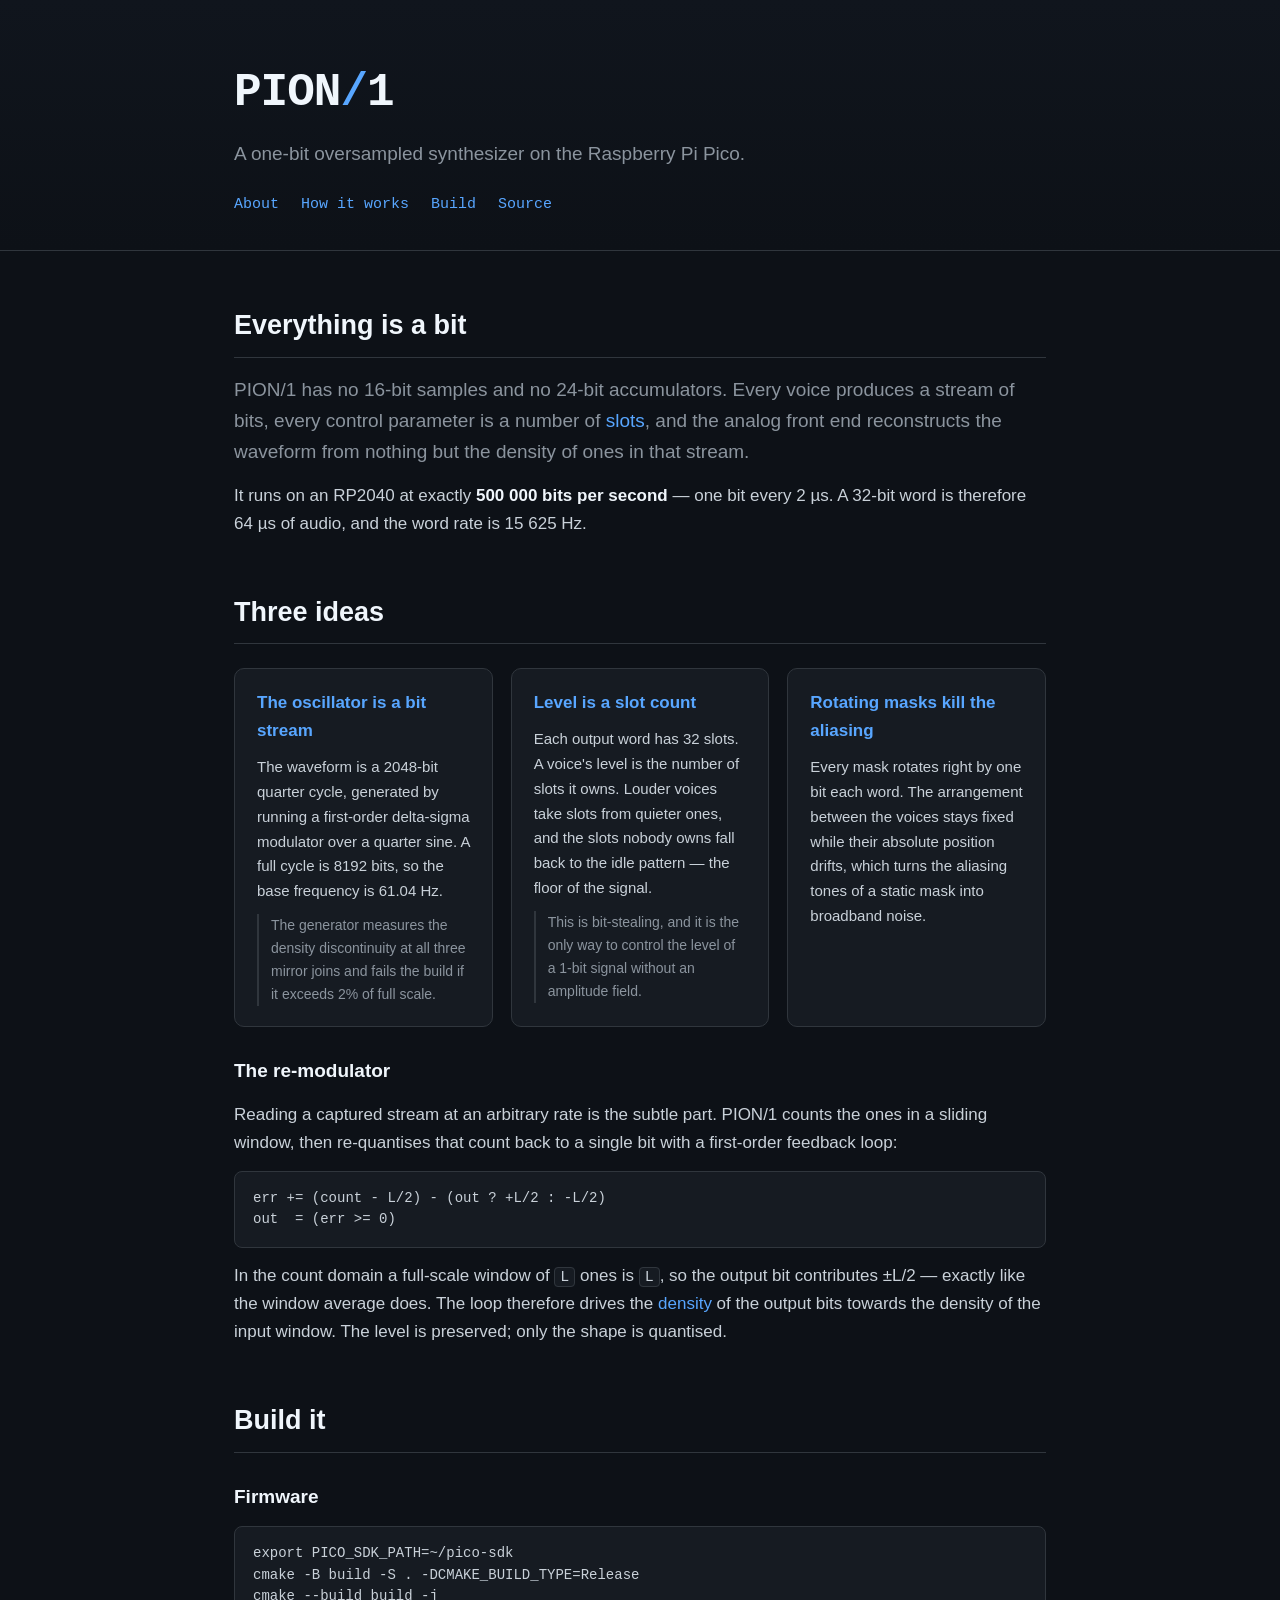
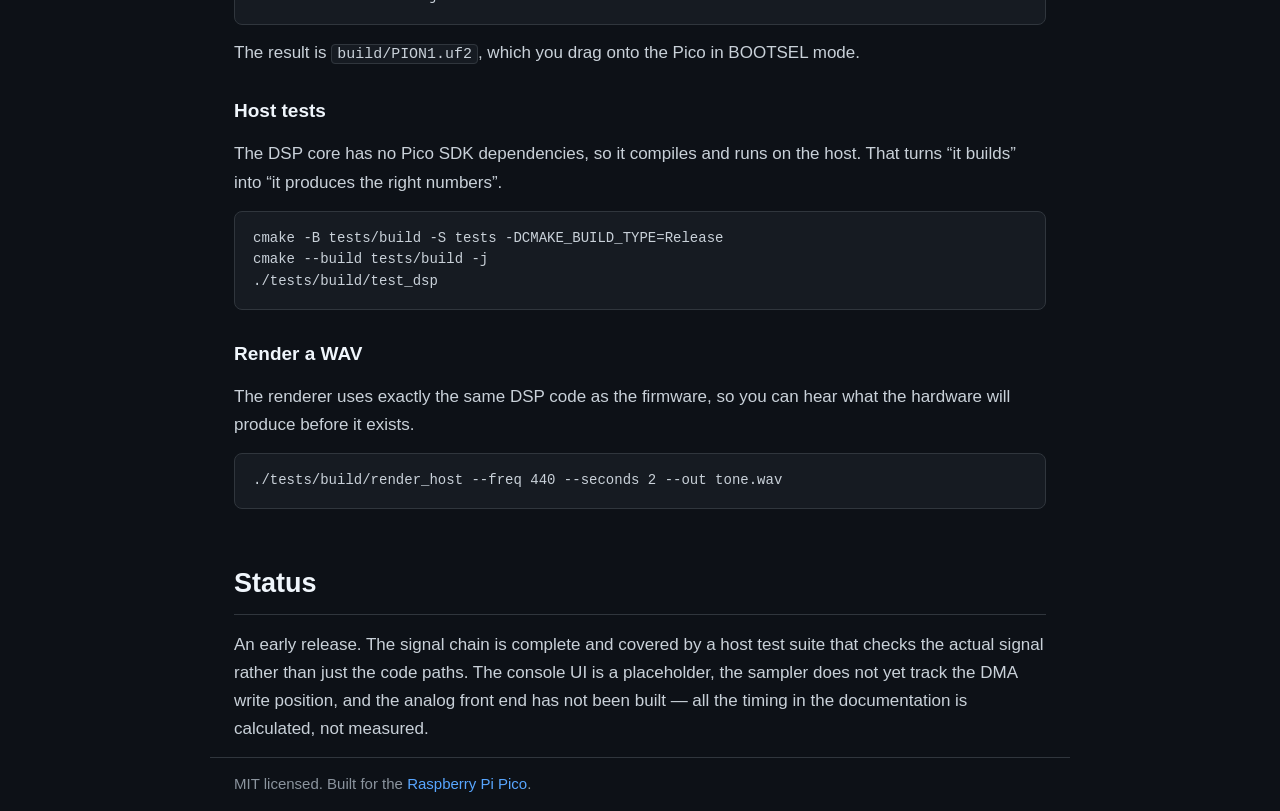
==== docs/site/index.html @ 17d1ca90 "Initial release: PION/1, a one-bit oversampled synthesizer for RP2040 PION/1 is a synthesizer that l" ====
<!DOCTYPE html>
<html lang="en">
<head>
<meta charset="utf-8">
<meta name="viewport" content="width=device-width, initial-scale=1">
<title>PION/1 — a one-bit oversampled synthesizer</title>
<meta name="description" content="PION/1 is a synthesizer that lives entirely in the 1-bit domain, running on the Raspberry Pi Pico at exactly 500 kHz.">
<link rel="stylesheet" href="assets/style.css">
</head>
<body>

<header>
  <div class="wrap">
    <h1 class="logo">PION<span class="slash">/</span>1</h1>
    <p class="tag">A one-bit oversampled synthesizer on the Raspberry Pi Pico.</p>
    <nav>
      <a href="#about">About</a>
      <a href="#how">How it works</a>
      <a href="#build">Build</a>
      <a href="https://github.com/bezko/1">Source</a>
    </nav>
  </div>
</header>

<main class="wrap">

<section id="about">
  <h2>Everything is a bit</h2>
  <p class="lead">
    PION/1 has no 16-bit samples and no 24-bit accumulators. Every voice
    produces a stream of bits, every control parameter is a number of
    <em>slots</em>, and the analog front end reconstructs the waveform from
    nothing but the density of ones in that stream.
  </p>
  <p>
    It runs on an RP2040 at exactly <strong>500 000 bits per second</strong> —
    one bit every 2&nbsp;µs. A 32-bit word is therefore 64&nbsp;µs of audio,
    and the word rate is 15&nbsp;625&nbsp;Hz.
  </p>
</section>

<section id="how">
  <h2>Three ideas</h2>

  <div class="cards">
    <div class="card">
      <h3>The oscillator is a bit stream</h3>
      <p>
        The waveform is a 2048-bit quarter cycle, generated by running a
        first-order delta-sigma modulator over a quarter sine. A full cycle
        is 8192 bits, so the base frequency is 61.04&nbsp;Hz.
      </p>
      <p class="note">
        The generator measures the density discontinuity at all three
        mirror joins and fails the build if it exceeds 2% of full scale.
      </p>
    </div>

    <div class="card">
      <h3>Level is a slot count</h3>
      <p>
        Each output word has 32 slots. A voice's level is the number of
        slots it owns. Louder voices take slots from quieter ones, and the
        slots nobody owns fall back to the idle pattern — the floor of the
        signal.
      </p>
      <p class="note">
        This is bit-stealing, and it is the only way to control the level
        of a 1-bit signal without an amplitude field.
      </p>
    </div>

    <div class="card">
      <h3>Rotating masks kill the aliasing</h3>
      <p>
        Every mask rotates right by one bit each word. The arrangement
        between the voices stays fixed while their absolute position
        drifts, which turns the aliasing tones of a static mask into
        broadband noise.
      </p>
    </div>
  </div>

  <h3>The re-modulator</h3>
  <p>
    Reading a captured stream at an arbitrary rate is the subtle part.
    PION/1 counts the ones in a sliding window, then re-quantises that
    count back to a single bit with a first-order feedback loop:
  </p>
  <pre><code>err += (count - L/2) - (out ? +L/2 : -L/2)
out  = (err &gt;= 0)</code></pre>
  <p>
    In the count domain a full-scale window of <code>L</code> ones is
    <code>L</code>, so the output bit contributes ±L/2 — exactly like the
    window average does. The loop therefore drives the <em>density</em> of
    the output bits towards the density of the input window. The level is
    preserved; only the shape is quantised.
  </p>
</section>

<section id="build">
  <h2>Build it</h2>

  <h3>Firmware</h3>
  <pre><code>export PICO_SDK_PATH=~/pico-sdk
cmake -B build -S . -DCMAKE_BUILD_TYPE=Release
cmake --build build -j</code></pre>
  <p>
    The result is <code>build/PION1.uf2</code>, which you drag onto the Pico
    in BOOTSEL mode.
  </p>

  <h3>Host tests</h3>
  <p>
    The DSP core has no Pico SDK dependencies, so it compiles and runs on
    the host. That turns &ldquo;it builds&rdquo; into &ldquo;it produces
    the right numbers&rdquo;.
  </p>
  <pre><code>cmake -B tests/build -S tests -DCMAKE_BUILD_TYPE=Release
cmake --build tests/build -j
./tests/build/test_dsp</code></pre>

  <h3>Render a WAV</h3>
  <p>
    The renderer uses exactly the same DSP code as the firmware, so you can
    hear what the hardware will produce before it exists.
  </p>
  <pre><code>./tests/build/render_host --freq 440 --seconds 2 --out tone.wav</code></pre>
</section>

<section id="status">
  <h2>Status</h2>
  <p>
    An early release. The signal chain is complete and covered by a host
    test suite that checks the actual signal rather than just the code
    paths. The console UI is a placeholder, the sampler does not yet track
    the DMA write position, and the analog front end has not been built —
    all the timing in the documentation is calculated, not measured.
  </p>
</section>

</main>

<footer class="wrap">
  <p>MIT licensed. Built for the <a href="https://www.raspberrypi.com/products/raspberry-pi-pico/">Raspberry Pi Pico</a>.</p>
</footer>

</body>
</html>
---- docs/site/assets/style.css ----
/* PION/1 -- GitHub Pages styling. */

:root {
    --bg: #0d1117;
    --panel: #161b22;
    --border: #30363d;
    --text: #c9d1d9;
    --muted: #8b949e;
    --accent: #58a6ff;
    --accent-dim: #1f6feb;
    --green: #3fb950;
    --mono: ui-monospace, SFMono-Regular, "SF Mono", Menlo, Consolas,
            "Liberation Mono", monospace;
}

* {
    box-sizing: border-box;
}

html {
    scroll-behavior: smooth;
}

body {
    margin: 0;
    background: var(--bg);
    color: var(--text);
    font-family: -apple-system, BlinkMacSystemFont, "Segoe UI", Helvetica,
                 Arial, sans-serif;
    line-height: 1.65;
    font-size: 17px;
}

.wrap {
    max-width: 860px;
    margin: 0 auto;
    padding: 0 24px;
}

/* ---------------------------------------------------------------- header */

header {
    border-bottom: 1px solid var(--border);
    background: linear-gradient(180deg, #10151d 0%, var(--bg) 100%);
    padding: 56px 0 32px;
    margin-bottom: 48px;
}

.logo {
    font-family: var(--mono);
    font-size: 46px;
    font-weight: 700;
    margin: 0;
    letter-spacing: -1px;
    color: #f0f6fc;
}

.slash {
    color: var(--accent);
}

.tag {
    font-size: 19px;
    color: var(--muted);
    margin: 6px 0 24px;
}

nav {
    display: flex;
    gap: 22px;
    flex-wrap: wrap;
}

nav a {
    color: var(--accent);
    text-decoration: none;
    font-size: 15px;
    font-family: var(--mono);
}

nav a:hover {
    text-decoration: underline;
}

/* ----------------------------------------------------------------- text */

h2 {
    font-size: 27px;
    margin: 52px 0 16px;
    padding-bottom: 9px;
    border-bottom: 1px solid var(--border);
    color: #f0f6fc;
}

h3 {
    font-size: 19px;
    margin: 28px 0 10px;
    color: #f0f6fc;
}

p {
    margin: 14px 0;
}

.lead {
    font-size: 19px;
    color: var(--muted);
}

strong {
    color: #f0f6fc;
}

em {
    color: var(--accent);
    font-style: normal;
}

code {
    font-family: var(--mono);
    font-size: 0.88em;
    background: var(--panel);
    border: 1px solid var(--border);
    border-radius: 4px;
    padding: 1px 5px;
}

pre {
    background: var(--panel);
    border: 1px solid var(--border);
    border-radius: 8px;
    padding: 16px 18px;
    overflow-x: auto;
    font-family: var(--mono);
    font-size: 14px;
    line-height: 1.55;
}

pre code {
    background: none;
    border: none;
    padding: 0;
    font-size: inherit;
}

/* ---------------------------------------------------------------- cards */

.cards {
    display: grid;
    grid-template-columns: repeat(auto-fit, minmax(250px, 1fr));
    gap: 18px;
    margin: 24px 0 8px;
}

.card {
    background: var(--panel);
    border: 1px solid var(--border);
    border-radius: 10px;
    padding: 20px 22px;
}

.card h3 {
    margin: 0 0 10px;
    font-size: 17px;
    color: var(--accent);
}

.card p {
    font-size: 15px;
    margin: 10px 0 0;
}

.note {
    color: var(--muted);
    font-size: 14px !important;
    border-left: 2px solid var(--border);
    padding-left: 12px;
}

/* --------------------------------------------------------------- footer */

footer {
    border-top: 1px solid var(--border);
    margin-top: 64px;
    padding: 28px 0 48px;
    color: var(--muted);
    font-size: 15px;
}

footer a {
    color: var(--accent);
    text-decoration: none;
}

footer a:hover {
    text-decoration: underline;
}

@media (max-width: 600px) {
    body {
        font-size: 16px;
    }

    .logo {
        font-size: 36px;
    }
}
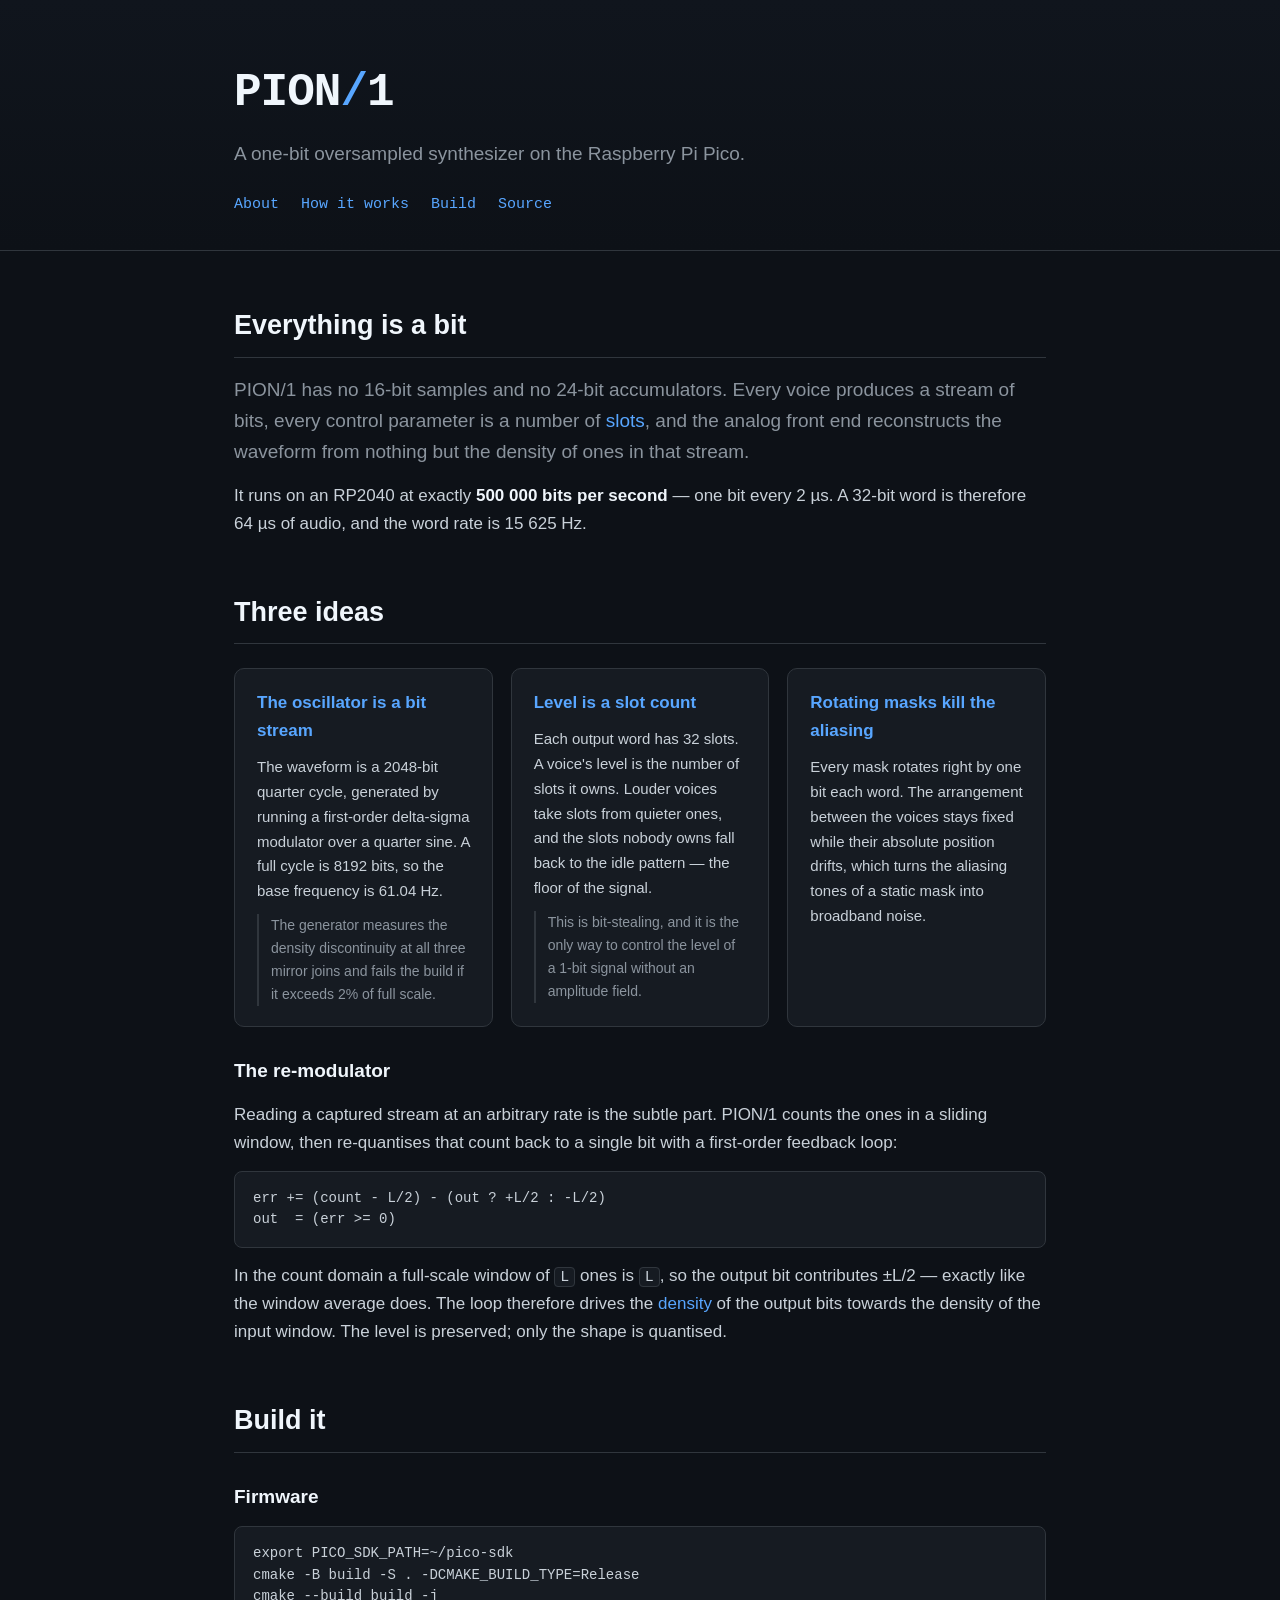
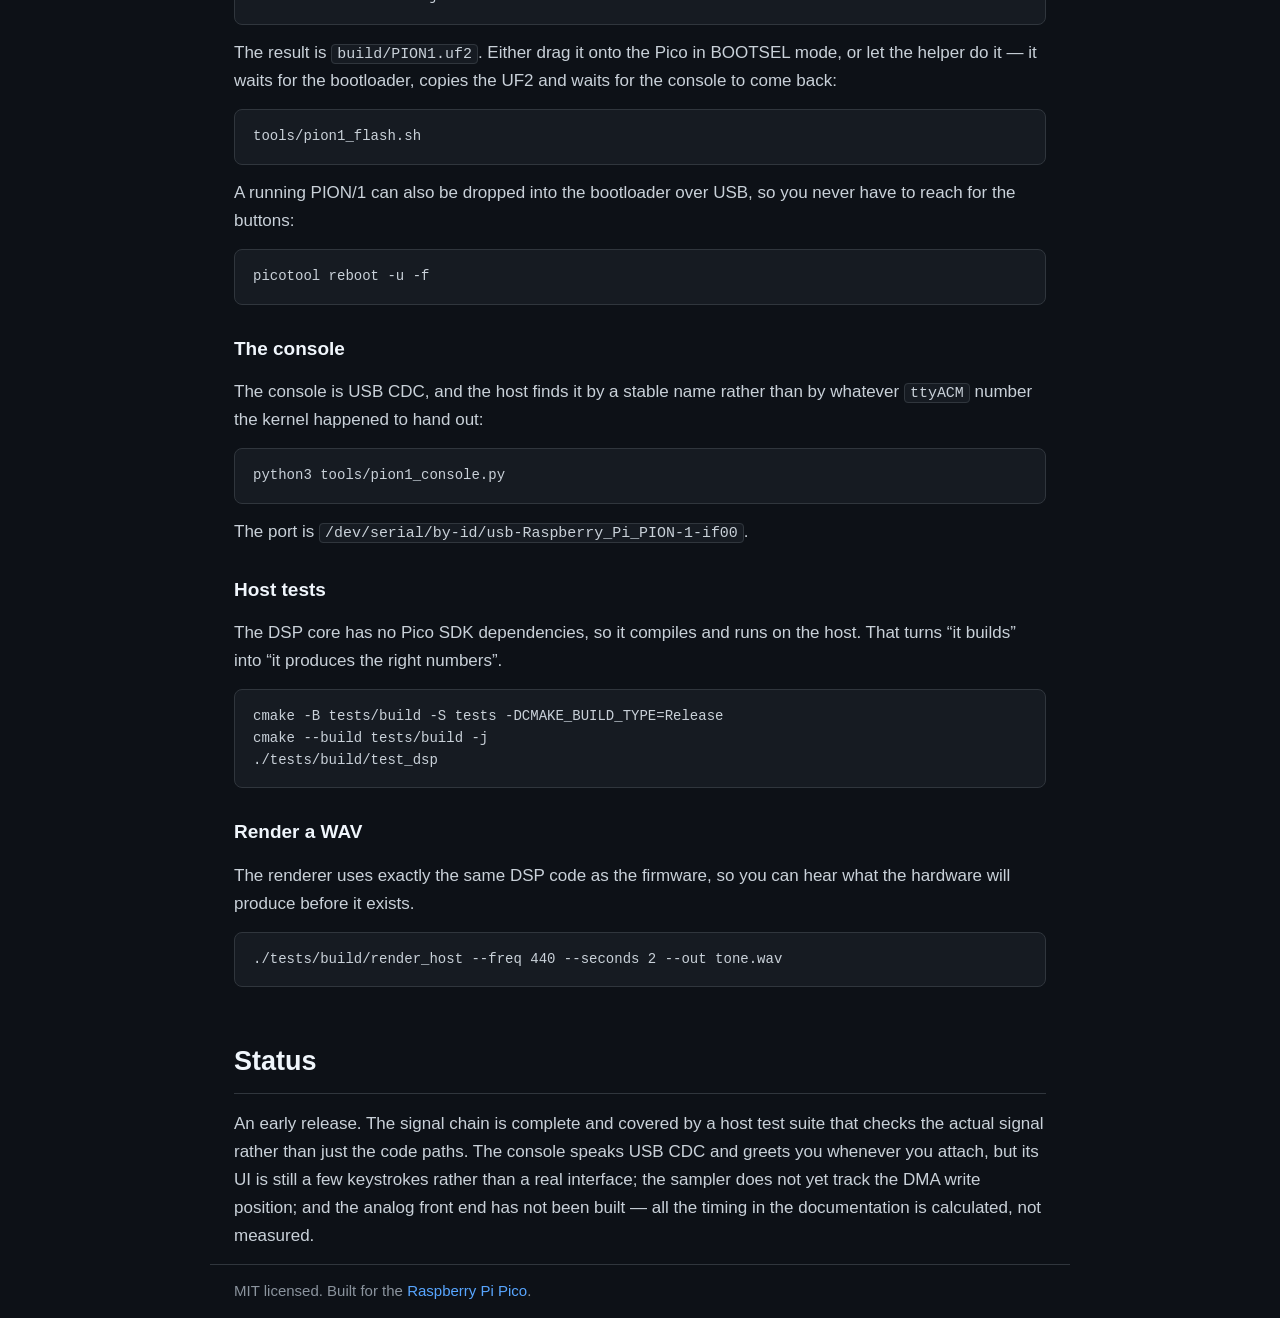
==== commit 5eba6bbe: "Serialise only the Pages deployments, and refresh the site content The concurrency group belonged on" ====
--- a/docs/site/index.html
+++ b/docs/site/index.html
@@ -5,6 +5,7 @@
 <meta name="viewport" content="width=device-width, initial-scale=1">
 <title>PION/1 — a one-bit oversampled synthesizer</title>
 <meta name="description" content="PION/1 is a synthesizer that lives entirely in the 1-bit domain, running on the Raspberry Pi Pico at exactly 500 kHz.">
+<link rel="icon" href="favicon.svg" type="image/svg+xml">
 <link rel="stylesheet" href="assets/style.css">
 </head>
 <body>
@@ -17,7 +18,7 @@
       <a href="#about">About</a>
       <a href="#how">How it works</a>
       <a href="#build">Build</a>
-      <a href="https://github.com/bezko/1">Source</a>
+      <a href="https://github.com/bezko/PION-1">Source</a>
     </nav>
   </div>
 </header>
@@ -106,8 +107,26 @@
 cmake -B build -S . -DCMAKE_BUILD_TYPE=Release
 cmake --build build -j</code></pre>
   <p>
-    The result is <code>build/PION1.uf2</code>, which you drag onto the Pico
-    in BOOTSEL mode.
+    The result is <code>build/PION1.uf2</code>. Either drag it onto the Pico
+    in BOOTSEL mode, or let the helper do it &mdash; it waits for the
+    bootloader, copies the UF2 and waits for the console to come back:
+  </p>
+  <pre><code>tools/pion1_flash.sh</code></pre>
+  <p>
+    A running PION/1 can also be dropped into the bootloader over USB, so
+    you never have to reach for the buttons:
+  </p>
+  <pre><code>picotool reboot -u -f</code></pre>
+
+  <h3>The console</h3>
+  <p>
+    The console is USB CDC, and the host finds it by a stable name rather
+    than by whatever <code>ttyACM</code> number the kernel happened to
+    hand out:
+  </p>
+  <pre><code>python3 tools/pion1_console.py</code></pre>
+  <p>
+    The port is <code>/dev/serial/by-id/usb-Raspberry_Pi_PION-1-if00</code>.
   </p>
 
   <h3>Host tests</h3>
@@ -133,9 +152,11 @@
   <p>
     An early release. The signal chain is complete and covered by a host
     test suite that checks the actual signal rather than just the code
-    paths. The console UI is a placeholder, the sampler does not yet track
-    the DMA write position, and the analog front end has not been built —
-    all the timing in the documentation is calculated, not measured.
+    paths. The console speaks USB CDC and greets you whenever you attach,
+    but its UI is still a few keystrokes rather than a real interface; the
+    sampler does not yet track the DMA write position; and the analog front
+    end has not been built &mdash; all the timing in the documentation is
+    calculated, not measured.
   </p>
 </section>
 
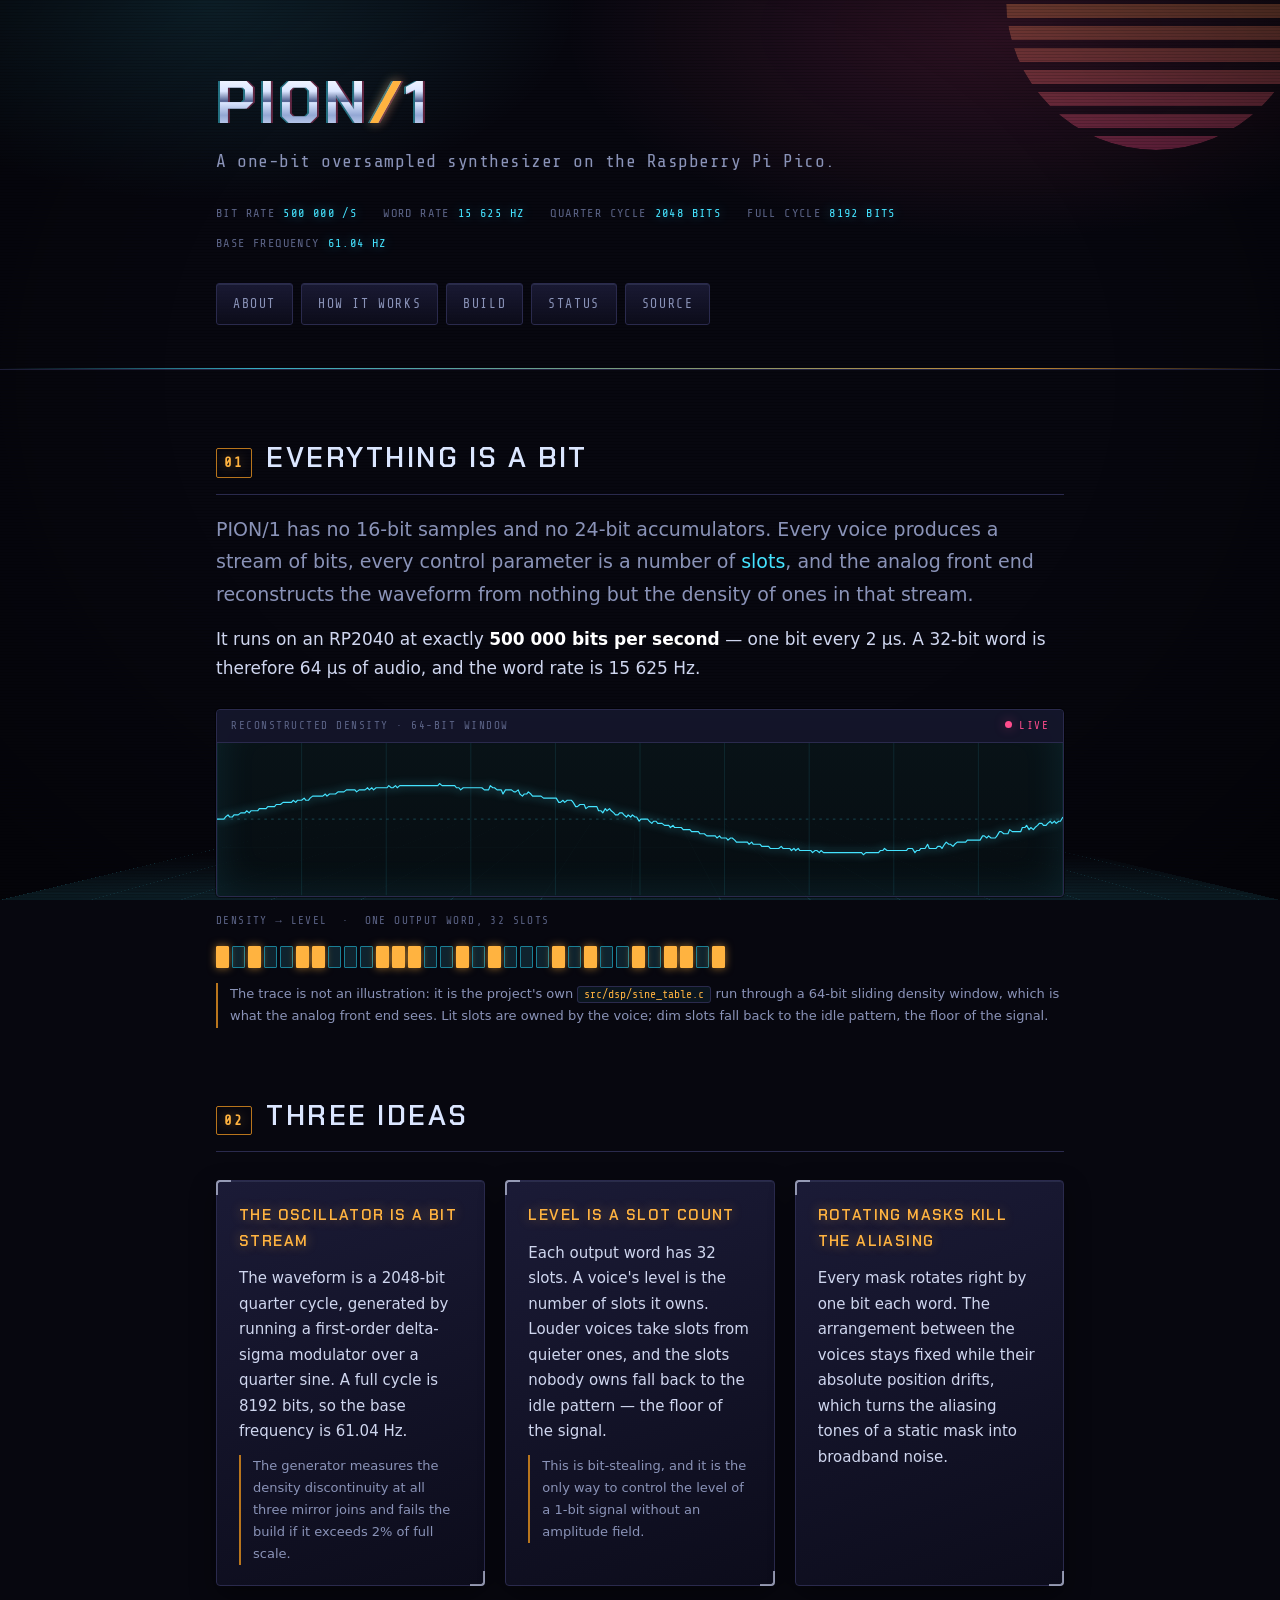
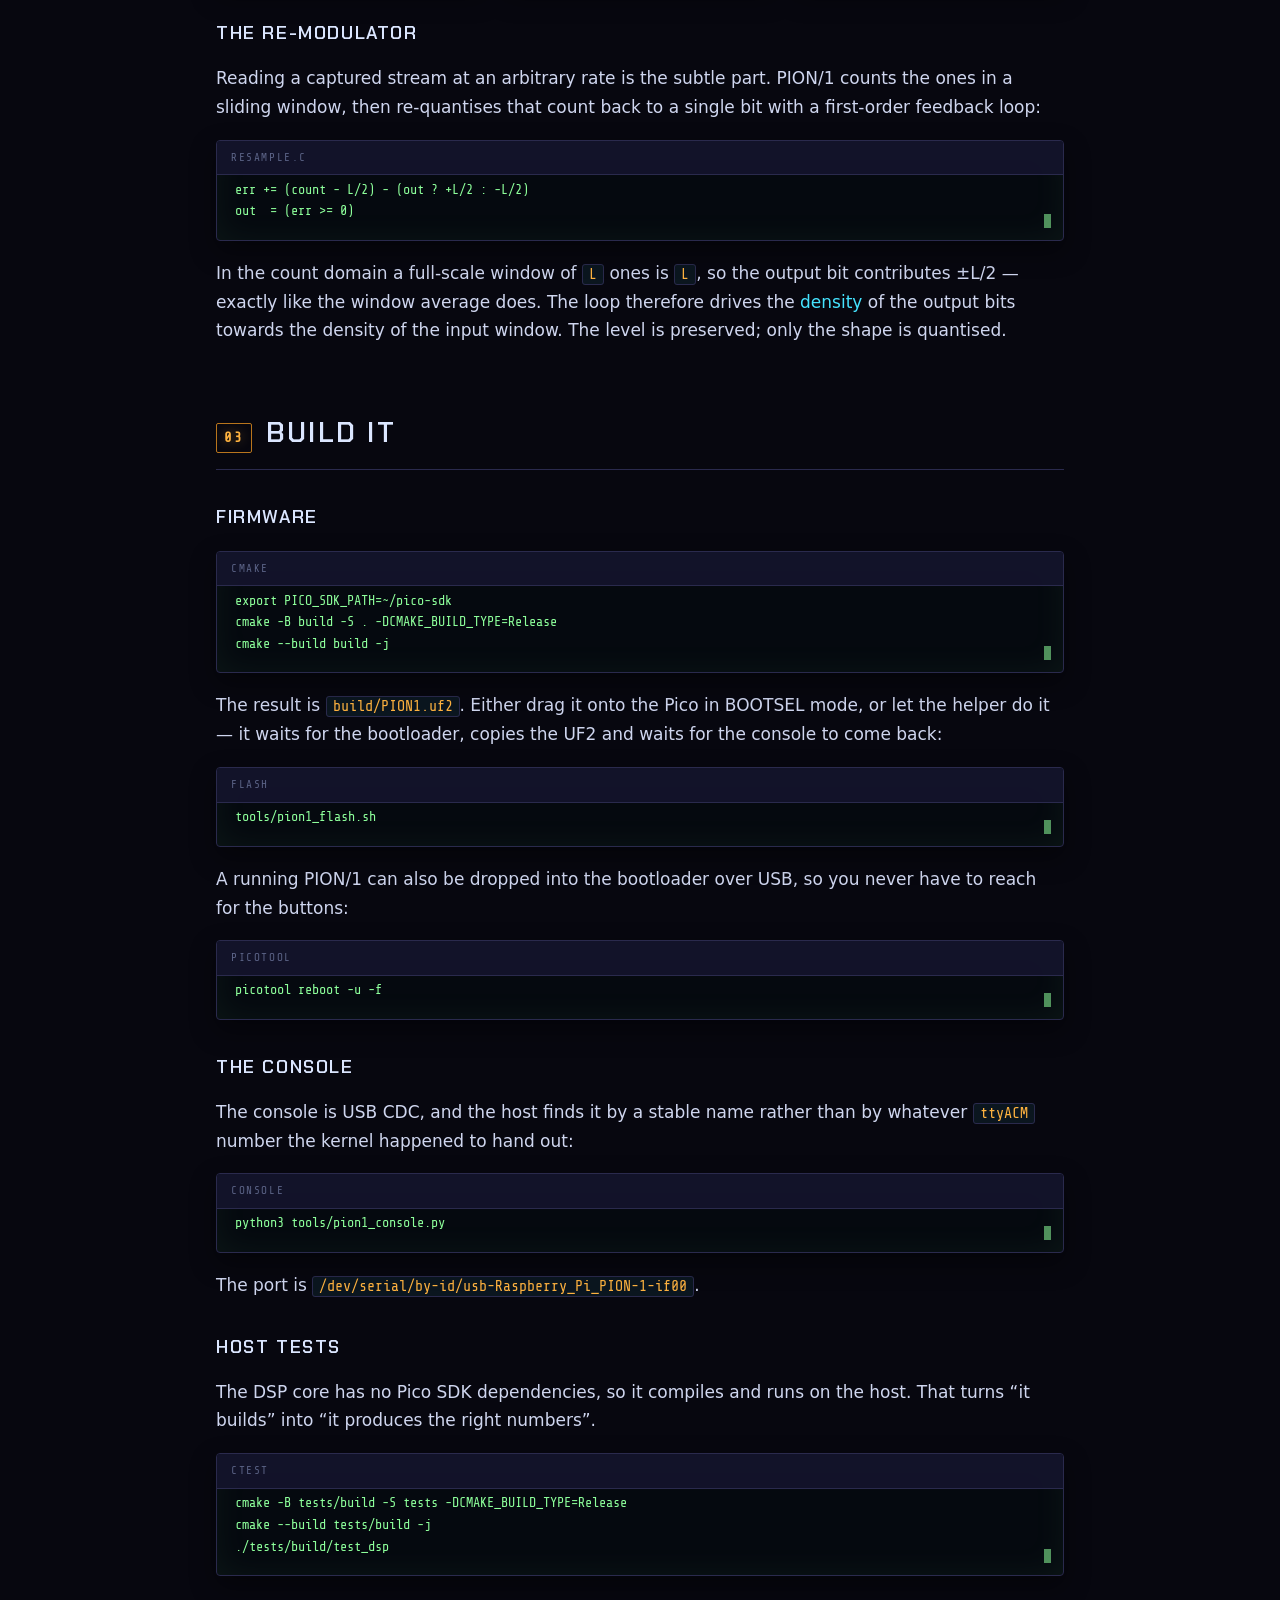
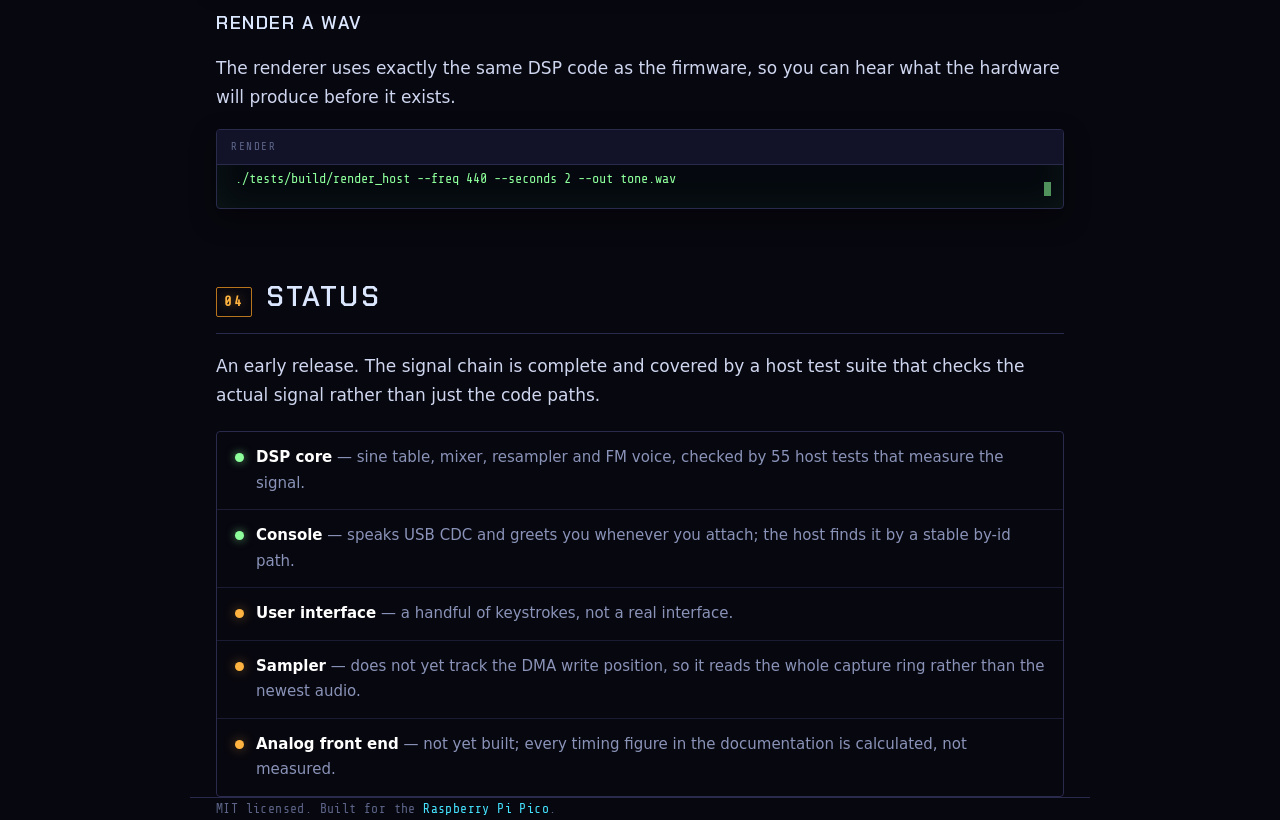
==== commit 92abb884: "Restyle the site as a retrofuturist instrument panel The old site was a generic dark GitHub theme.  " ====
--- a/docs/site/index.html
+++ b/docs/site/index.html
@@ -6,6 +6,9 @@
 <title>PION/1 — a one-bit oversampled synthesizer</title>
 <meta name="description" content="PION/1 is a synthesizer that lives entirely in the 1-bit domain, running on the Raspberry Pi Pico at exactly 500 kHz.">
 <link rel="icon" href="favicon.svg" type="image/svg+xml">
+<link rel="preconnect" href="https://fonts.googleapis.com">
+<link rel="preconnect" href="https://fonts.gstatic.com" crossorigin>
+<link rel="stylesheet" href="https://fonts.googleapis.com/css2?family=Chakra+Petch:wght@600;700&family=Share+Tech+Mono&display=swap">
 <link rel="stylesheet" href="assets/style.css">
 </head>
 <body>
@@ -14,10 +17,20 @@
   <div class="wrap">
     <h1 class="logo">PION<span class="slash">/</span>1</h1>
     <p class="tag">A one-bit oversampled synthesizer on the Raspberry Pi Pico.</p>
+
+    <ul class="readouts">
+      <li>Bit rate <b>500 000 /s</b></li>
+      <li>Word rate <b>15 625 Hz</b></li>
+      <li>Quarter cycle <b>2048 bits</b></li>
+      <li>Full cycle <b>8192 bits</b></li>
+      <li>Base frequency <b>61.04 Hz</b></li>
+    </ul>
+
     <nav>
       <a href="#about">About</a>
       <a href="#how">How it works</a>
       <a href="#build">Build</a>
+      <a href="#status">Status</a>
       <a href="https://github.com/bezko/PION-1">Source</a>
     </nav>
   </div>
@@ -26,7 +39,7 @@
 <main class="wrap">
 
 <section id="about">
-  <h2>Everything is a bit</h2>
+  <h2><span class="idx">01</span> Everything is a bit</h2>
   <p class="lead">
     PION/1 has no 16-bit samples and no 24-bit accumulators. Every voice
     produces a stream of bits, every control parameter is a number of
@@ -38,10 +51,45 @@
     one bit every 2&nbsp;µs. A 32-bit word is therefore 64&nbsp;µs of audio,
     and the word rate is 15&nbsp;625&nbsp;Hz.
   </p>
+
+  <div class="scope">
+    <div class="scope-bar">
+      <span>Reconstructed density &middot; 64-bit window</span>
+      <span class="rec">Live</span>
+    </div>
+    <svg viewBox="0 0 1000 180" role="img"
+         aria-label="The reconstructed waveform: the one-bit quarter-sine table run through a sliding 64-bit density window, showing exactly one full cycle.">
+      <g class="grid">
+        <line x1="0"    y1="0" x2="0"    y2="180"></line>
+        <line x1="100"  y1="0" x2="100"  y2="180"></line>
+        <line x1="200"  y1="0" x2="200"  y2="180"></line>
+        <line x1="300"  y1="0" x2="300"  y2="180"></line>
+        <line x1="400"  y1="0" x2="400"  y2="180"></line>
+        <line x1="500"  y1="0" x2="500"  y2="180"></line>
+        <line x1="600"  y1="0" x2="600"  y2="180"></line>
+        <line x1="700"  y1="0" x2="700"  y2="180"></line>
+        <line x1="800"  y1="0" x2="800"  y2="180"></line>
+        <line x1="900"  y1="0" x2="900"  y2="180"></line>
+        <line x1="1000" y1="0" x2="1000" y2="180"></line>
+      </g>
+      <line class="axis" x1="0" y1="90" x2="1000" y2="90"></line>
+      <path class="trace" d="M0,90.0 L3,90.0 L5,90.0 L8,90.0 L10,87.5 L13,85.0 L15,87.5 L18,87.5 L20,85.0 L23,85.0 L25,85.0 L28,82.6 L30,82.6 L33,82.6 L35,80.1 L38,82.6 L40,80.1 L43,80.1 L45,80.1 L48,80.1 L50,77.6 L53,77.6 L55,77.6 L58,77.6 L60,75.2 L63,75.2 L65,75.2 L68,75.2 L70,72.7 L73,72.7 L75,72.7 L78,70.2 L80,70.2 L83,70.2 L85,70.2 L88,70.2 L90,67.7 L93,70.2 L95,67.7 L98,67.7 L100,67.7 L103,65.2 L105,67.7 L108,67.7 L110,65.2 L113,62.8 L115,62.8 L118,62.8 L120,62.8 L123,62.8 L125,62.8 L128,60.3 L130,62.8 L133,60.3 L135,60.3 L138,60.3 L140,60.3 L143,57.8 L145,57.8 L148,57.8 L150,57.8 L153,55.4 L155,55.4 L158,55.4 L160,55.4 L163,55.4 L165,57.8 L168,55.4 L170,55.4 L173,55.4 L175,55.4 L178,52.9 L180,55.4 L183,52.9 L185,55.4 L188,52.9 L190,52.9 L193,52.9 L195,52.9 L198,52.9 L201,52.9 L203,50.4 L206,52.9 L208,52.9 L211,50.4 L213,52.9 L216,50.4 L218,50.4 L221,50.4 L223,50.4 L226,50.4 L228,50.4 L231,50.4 L233,50.4 L236,50.4 L238,50.4 L241,50.4 L243,50.4 L246,50.4 L248,50.4 L251,50.4 L253,50.4 L256,50.4 L258,50.4 L261,50.4 L263,47.9 L266,50.4 L268,50.4 L271,50.4 L273,50.4 L276,50.4 L278,50.4 L281,50.4 L283,52.9 L286,52.9 L288,55.4 L291,52.9 L293,52.9 L296,52.9 L298,52.9 L301,52.9 L303,52.9 L306,52.9 L308,52.9 L311,52.9 L313,52.9 L316,55.4 L318,55.4 L321,55.4 L323,50.4 L326,52.9 L328,52.9 L331,55.4 L333,55.4 L336,55.4 L338,60.3 L341,55.4 L343,55.4 L346,55.4 L348,55.4 L351,57.8 L353,57.8 L356,55.4 L358,60.3 L361,62.8 L363,60.3 L366,60.3 L368,57.8 L371,60.3 L373,62.8 L376,62.8 L378,62.8 L381,62.8 L383,62.8 L386,65.2 L388,65.2 L391,65.2 L393,65.2 L396,65.2 L398,65.2 L401,65.2 L404,70.2 L406,70.2 L409,67.7 L411,70.2 L414,67.7 L416,67.7 L419,67.7 L421,70.2 L424,75.2 L426,75.2 L429,72.7 L431,72.7 L434,72.7 L436,77.6 L439,75.2 L441,75.2 L444,75.2 L446,75.2 L449,75.2 L451,80.1 L454,80.1 L456,82.6 L459,77.6 L461,80.1 L464,77.6 L466,80.1 L469,82.6 L471,85.0 L474,85.0 L476,82.6 L479,82.6 L481,85.0 L484,87.5 L486,85.0 L489,87.5 L491,85.0 L494,87.5 L496,87.5 L499,92.5 L501,90.0 L504,90.0 L506,90.0 L509,90.0 L511,92.5 L514,95.0 L516,92.5 L519,92.5 L521,95.0 L524,95.0 L526,95.0 L529,97.4 L531,97.4 L534,97.4 L536,99.9 L539,97.4 L541,99.9 L544,99.9 L546,99.9 L549,99.9 L551,102.4 L554,102.4 L556,102.4 L559,102.4 L561,104.8 L564,104.8 L566,104.8 L569,104.8 L571,107.3 L574,107.3 L576,107.3 L579,109.8 L581,109.8 L584,109.8 L586,109.8 L589,109.8 L591,112.3 L594,109.8 L596,112.3 L599,112.3 L602,112.3 L604,114.8 L607,112.3 L609,112.3 L612,114.8 L614,117.2 L617,117.2 L619,117.2 L622,117.2 L624,117.2 L627,117.2 L629,119.7 L632,117.2 L634,119.7 L637,119.7 L639,119.7 L642,119.7 L644,122.2 L647,122.2 L649,122.2 L652,122.2 L654,124.7 L657,124.7 L659,124.7 L662,124.7 L664,124.7 L667,122.2 L669,124.7 L672,124.7 L674,124.7 L677,124.7 L679,127.1 L682,124.7 L684,127.1 L687,124.7 L689,127.1 L692,127.1 L694,127.1 L697,127.1 L699,127.1 L702,127.1 L704,129.6 L707,127.1 L709,127.1 L712,129.6 L714,127.1 L717,129.6 L719,129.6 L722,129.6 L724,129.6 L727,129.6 L729,129.6 L732,129.6 L734,129.6 L737,129.6 L739,129.6 L742,129.6 L744,129.6 L747,129.6 L749,129.6 L752,129.6 L754,129.6 L757,129.6 L759,129.6 L762,129.6 L764,132.1 L767,129.6 L769,129.6 L772,129.6 L774,129.6 L777,129.6 L779,129.6 L782,129.6 L784,127.1 L787,127.1 L789,124.7 L792,127.1 L794,127.1 L797,127.1 L799,127.1 L802,127.1 L805,127.1 L807,127.1 L810,127.1 L812,127.1 L815,127.1 L817,124.7 L820,124.7 L822,124.7 L825,129.6 L827,127.1 L830,127.1 L832,124.7 L835,124.7 L837,124.7 L840,119.7 L842,124.7 L845,124.7 L847,124.7 L850,124.7 L852,122.2 L855,122.2 L857,124.7 L860,119.7 L862,117.2 L865,119.7 L867,119.7 L870,122.2 L872,119.7 L875,117.2 L877,117.2 L880,117.2 L882,117.2 L885,117.2 L887,114.8 L890,114.8 L892,114.8 L895,114.8 L897,114.8 L900,114.8 L902,114.8 L905,109.8 L907,109.8 L910,112.3 L912,109.8 L915,112.3 L917,112.3 L920,112.3 L922,109.8 L925,104.8 L927,104.8 L930,107.3 L932,107.3 L935,107.3 L937,102.4 L940,104.8 L942,104.8 L945,104.8 L947,104.8 L950,104.8 L952,99.9 L955,99.9 L957,97.4 L960,102.4 L962,99.9 L965,102.4 L967,99.9 L970,97.4 L972,95.0 L975,95.0 L977,97.4 L980,97.4 L982,95.0 L985,92.5 L987,95.0 L990,92.5 L992,95.0 L995,92.5 L997,92.5 L1000,87.5"></path>
+    </svg>
+  </div>
+
+  <p class="slots-caption">Density &rarr; level &nbsp;&middot;&nbsp; one output word, 32 slots</p>
+  <div class="slots"><i class="on"></i><i class="idle"></i><i class="on"></i><i class="idle"></i><i class="idle"></i><i class="on"></i><i class="on"></i><i class="idle"></i><i class="idle"></i><i class="idle"></i><i class="on"></i><i class="on"></i><i class="on"></i><i class="idle"></i><i class="idle"></i><i class="on"></i><i class="idle"></i><i class="on"></i><i class="idle"></i><i class="idle"></i><i class="idle"></i><i class="on"></i><i class="idle"></i><i class="on"></i><i class="idle"></i><i class="idle"></i><i class="on"></i><i class="idle"></i><i class="on"></i><i class="on"></i><i class="idle"></i><i class="on"></i></div>
+  <p class="note">
+    The trace is not an illustration: it is the project's own
+    <code>src/dsp/sine_table.c</code> run through a 64-bit sliding density
+    window, which is what the analog front end sees. Lit slots are owned by
+    the voice; dim slots fall back to the idle pattern, the floor of the
+    signal.
+  </p>
 </section>
 
 <section id="how">
-  <h2>Three ideas</h2>
+  <h2><span class="idx">02</span> Three ideas</h2>
 
   <div class="cards">
     <div class="card">
@@ -88,7 +136,7 @@
     PION/1 counts the ones in a sliding window, then re-quantises that
     count back to a single bit with a first-order feedback loop:
   </p>
-  <pre><code>err += (count - L/2) - (out ? +L/2 : -L/2)
+  <pre data-label="resample.c"><code>err += (count - L/2) - (out ? +L/2 : -L/2)
 out  = (err &gt;= 0)</code></pre>
   <p>
     In the count domain a full-scale window of <code>L</code> ones is
@@ -100,23 +148,23 @@
 </section>
 
 <section id="build">
-  <h2>Build it</h2>
+  <h2><span class="idx">03</span> Build it</h2>
 
   <h3>Firmware</h3>
-  <pre><code>export PICO_SDK_PATH=~/pico-sdk
+  <pre data-label="cmake"><code>export PICO_SDK_PATH=~/pico-sdk
 cmake -B build -S . -DCMAKE_BUILD_TYPE=Release
 cmake --build build -j</code></pre>
   <p>
     The result is <code>build/PION1.uf2</code>. Either drag it onto the Pico
-    in BOOTSEL mode, or let the helper do it &mdash; it waits for the
+    in BOOTSEL mode, or let the helper do it — it waits for the
     bootloader, copies the UF2 and waits for the console to come back:
   </p>
-  <pre><code>tools/pion1_flash.sh</code></pre>
+  <pre data-label="flash"><code>tools/pion1_flash.sh</code></pre>
   <p>
     A running PION/1 can also be dropped into the bootloader over USB, so
     you never have to reach for the buttons:
   </p>
-  <pre><code>picotool reboot -u -f</code></pre>
+  <pre data-label="picotool"><code>picotool reboot -u -f</code></pre>
 
   <h3>The console</h3>
   <p>
@@ -124,7 +172,7 @@
     than by whatever <code>ttyACM</code> number the kernel happened to
     hand out:
   </p>
-  <pre><code>python3 tools/pion1_console.py</code></pre>
+  <pre data-label="console"><code>python3 tools/pion1_console.py</code></pre>
   <p>
     The port is <code>/dev/serial/by-id/usb-Raspberry_Pi_PION-1-if00</code>.
   </p>
@@ -135,7 +183,7 @@
     the host. That turns &ldquo;it builds&rdquo; into &ldquo;it produces
     the right numbers&rdquo;.
   </p>
-  <pre><code>cmake -B tests/build -S tests -DCMAKE_BUILD_TYPE=Release
+  <pre data-label="ctest"><code>cmake -B tests/build -S tests -DCMAKE_BUILD_TYPE=Release
 cmake --build tests/build -j
 ./tests/build/test_dsp</code></pre>
 
@@ -144,20 +192,39 @@
     The renderer uses exactly the same DSP code as the firmware, so you can
     hear what the hardware will produce before it exists.
   </p>
-  <pre><code>./tests/build/render_host --freq 440 --seconds 2 --out tone.wav</code></pre>
+  <pre data-label="render"><code>./tests/build/render_host --freq 440 --seconds 2 --out tone.wav</code></pre>
 </section>
 
 <section id="status">
-  <h2>Status</h2>
+  <h2><span class="idx">04</span> Status</h2>
   <p>
     An early release. The signal chain is complete and covered by a host
     test suite that checks the actual signal rather than just the code
-    paths. The console speaks USB CDC and greets you whenever you attach,
-    but its UI is still a few keystrokes rather than a real interface; the
-    sampler does not yet track the DMA write position; and the analog front
-    end has not been built &mdash; all the timing in the documentation is
-    calculated, not measured.
-  </p>
+    paths.
+  </p>
+
+  <ul class="readout">
+    <li class="ok">
+      <span><b>DSP core</b> — sine table, mixer, resampler and FM voice,
+      checked by 55 host tests that measure the signal.</span>
+    </li>
+    <li class="ok">
+      <span><b>Console</b> — speaks USB CDC and greets you whenever you
+      attach; the host finds it by a stable by-id path.</span>
+    </li>
+    <li>
+      <span><b>User interface</b> — a handful of keystrokes, not a real
+      interface.</span>
+    </li>
+    <li>
+      <span><b>Sampler</b> — does not yet track the DMA write position, so
+      it reads the whole capture ring rather than the newest audio.</span>
+    </li>
+    <li>
+      <span><b>Analog front end</b> — not yet built; every timing figure in
+      the documentation is calculated, not measured.</span>
+    </li>
+  </ul>
 </section>
 
 </main>
--- a/docs/site/assets/style.css
+++ b/docs/site/assets/style.css
@@ -1,16 +1,52 @@
-/* PION/1 -- GitHub Pages styling. */
+/* ==========================================================================
+   PION/1 -- retrofuturist stylesheet
+   --------------------------------------------------------------------------
+   The visual language borrows from the era PION/1 imagines itself in:
+   space-age optimism, brass-and-chrome instrument panels, phosphor
+   terminals and a grid running to a horizon.  But every decorative
+   element is drawn from the project itself -- the scope trace is the
+   actual reconstructed waveform, the slot strips are real 32-bit mixer
+   words, and the readouts are the real numbers the firmware uses.
+   ========================================================================== */
+
+/* ------------------------------------------------------------- tokens --- */
 
 :root {
-    --bg: #0d1117;
-    --panel: #161b22;
-    --border: #30363d;
-    --text: #c9d1d9;
-    --muted: #8b949e;
-    --accent: #58a6ff;
-    --accent-dim: #1f6feb;
-    --green: #3fb950;
-    --mono: ui-monospace, SFMono-Regular, "SF Mono", Menlo, Consolas,
-            "Liberation Mono", monospace;
+    /* Deep space. */
+    --void: #07070f;
+    --deep: #0d0d1c;
+    --panel: #14142b;
+    --panel-hi: #1d1d3a;
+    --rule: #2a2a4d;
+
+    /* Chrome, for the wordmark and the headline metal. */
+    --chrome-0: #ffffff;
+    --chrome-1: #dbe6ff;
+    --chrome-2: #93a7d4;
+    --chrome-3: #4c5c8c;
+
+    /* Phosphor accents. */
+    --amber: #ffb340;
+    --amber-dim: #b8751d;
+    --cyan: #45e3ff;
+    --cyan-dim: #1a7f95;
+    --magenta: #ff4d8d;
+    --lime: #8dff9b;
+
+    --text: #cfd6ef;
+    --muted: #8a93b8;
+    --faint: #5b6386;
+
+    --font-display: "Chakra Petch", "Eurostile", "Bank Gothic",
+                    system-ui, sans-serif;
+    --font-mono: "Share Tech Mono", ui-monospace, SFMono-Regular, Menlo,
+                 Consolas, "Liberation Mono", monospace;
+    --font-body: system-ui, -apple-system, "Segoe UI", Helvetica, Arial,
+                 sans-serif;
+
+    --glow-cyan: 0 0 12px rgba(69, 227, 255, 0.45);
+    --glow-amber: 0 0 12px rgba(255, 179, 64, 0.45);
+    --glow-magenta: 0 0 12px rgba(255, 77, 141, 0.4);
 }
 
 * {
@@ -23,117 +59,571 @@
 
 body {
     margin: 0;
-    background: var(--bg);
+    background: var(--void);
     color: var(--text);
-    font-family: -apple-system, BlinkMacSystemFont, "Segoe UI", Helvetica,
-                 Arial, sans-serif;
-    line-height: 1.65;
+    font-family: var(--font-body);
     font-size: 17px;
+    line-height: 1.7;
+    overflow-x: hidden;
+}
+
+/* ------------------------------------------------- background: the grid --- */
+/* A perspective grid running to a horizon, drawn with repeating
+   gradients and squashed with a 3D transform.  It sits behind everything
+   and never intercepts the pointer. */
+
+body::before {
+    content: "";
+    position: fixed;
+    inset: 0;
+    z-index: 0;
+    pointer-events: none;
+    background:
+        linear-gradient(to bottom,
+                        transparent 0%,
+                        transparent 58%,
+                        rgba(69, 227, 255, 0.06) 78%,
+                        rgba(69, 227, 255, 0.16) 100%),
+        repeating-linear-gradient(to right,
+                        rgba(69, 227, 255, 0.22) 0 1px,
+                        transparent 1px 90px),
+        repeating-linear-gradient(to bottom,
+                        rgba(69, 227, 255, 0.18) 0 1px,
+                        transparent 1px 90px);
+    background-position: center bottom, center bottom, center bottom;
+    background-size: 100% 42vh, 100% 42vh, 100% 42vh;
+    background-repeat: no-repeat;
+    transform: perspective(340px) rotateX(66deg);
+    transform-origin: center bottom;
+    mask-image: linear-gradient(to bottom, transparent 0%, #000 40%);
+    -webkit-mask-image: linear-gradient(to bottom, transparent 0%, #000 40%);
+}
+
+/* Scanlines and a soft vignette -- the CRT that the whole thing is
+   displayed on. */
+
+body::after {
+    content: "";
+    position: fixed;
+    inset: 0;
+    z-index: 1;
+    pointer-events: none;
+    background:
+        repeating-linear-gradient(to bottom,
+                        rgba(0, 0, 0, 0.22) 0 1px,
+                        transparent 1px 3px),
+        radial-gradient(ellipse at 50% 42%,
+                        transparent 52%,
+                        rgba(0, 0, 0, 0.55) 100%);
+    opacity: 0.75;
 }
 
 .wrap {
-    max-width: 860px;
+    max-width: 900px;
     margin: 0 auto;
-    padding: 0 24px;
-}
-
-/* ---------------------------------------------------------------- header */
+    padding: 0 26px;
+    position: relative;
+    z-index: 2;
+}
+
+main,
+footer {
+    position: relative;
+    z-index: 2;
+}
+
+/* -------------------------------------------------------------- header --- */
 
 header {
-    border-bottom: 1px solid var(--border);
-    background: linear-gradient(180deg, #10151d 0%, var(--bg) 100%);
-    padding: 56px 0 32px;
-    margin-bottom: 48px;
-}
+    position: relative;
+    padding: 72px 0 44px;
+    margin-bottom: 54px;
+    border-bottom: 1px solid var(--rule);
+    background:
+        radial-gradient(ellipse 620px 300px at 78% 8%,
+                        rgba(255, 77, 141, 0.16), transparent 70%),
+        radial-gradient(ellipse 520px 280px at 16% 0%,
+                        rgba(69, 227, 255, 0.13), transparent 72%);
+    overflow: hidden;
+}
+
+/* The space-age sun: a disc banded by horizontal slits, setting behind
+   the horizon grid. */
+
+header::before {
+    content: "";
+    position: absolute;
+    top: -150px;
+    right: -2%;
+    width: 300px;
+    height: 300px;
+    border-radius: 50%;
+    background:
+        linear-gradient(to bottom,
+                        #ffd76a 0%,
+                        #ff9d4d 45%,
+                        #ff4d8d 100%);
+    -webkit-mask-image:
+        repeating-linear-gradient(to bottom,
+                        #000 0 14px,
+                        transparent 14px 22px);
+    mask-image:
+        repeating-linear-gradient(to bottom,
+                        #000 0 14px,
+                        transparent 14px 22px);
+    opacity: 0.34;
+    pointer-events: none;
+}
+
+/* The horizon line itself, drawn bright across the header. */
+
+header::after {
+    content: "";
+    position: absolute;
+    left: 0;
+    right: 0;
+    bottom: 0;
+    height: 1px;
+    background: linear-gradient(to right,
+                        transparent,
+                        rgba(69, 227, 255, 0.75) 20%,
+                        rgba(255, 179, 64, 0.75) 80%,
+                        transparent);
+    pointer-events: none;
+}
+
+/* The wordmark, in chrome. */
 
 .logo {
-    font-family: var(--mono);
-    font-size: 46px;
+    font-family: var(--font-display);
+    font-size: 60px;
     font-weight: 700;
     margin: 0;
-    letter-spacing: -1px;
-    color: #f0f6fc;
+    letter-spacing: 4px;
+    line-height: 1;
+    background: linear-gradient(to bottom,
+                        var(--chrome-0) 0%,
+                        var(--chrome-1) 32%,
+                        var(--chrome-3) 49%,
+                        var(--chrome-1) 51%,
+                        var(--chrome-2) 72%,
+                        var(--chrome-1) 100%);
+    -webkit-background-clip: text;
+    background-clip: text;
+    color: transparent;
+    /* A little chromatic aberration, as if the tube were slightly
+       mis-converged. */
+    filter: drop-shadow(-2px 0 0 rgba(69, 227, 255, 0.45))
+            drop-shadow(2px 0 0 rgba(255, 77, 141, 0.35));
 }
 
 .slash {
-    color: var(--accent);
+    color: var(--amber);
+    -webkit-text-fill-color: var(--amber);
+    text-shadow: var(--glow-amber);
 }
 
 .tag {
-    font-size: 19px;
+    font-family: var(--font-mono);
+    font-size: 18px;
     color: var(--muted);
-    margin: 6px 0 24px;
-}
+    margin: 14px 0 0;
+    letter-spacing: 0.5px;
+}
+
+/* An instrument-panel readout strip under the wordmark. */
+
+.readouts {
+    display: flex;
+    flex-wrap: wrap;
+    gap: 10px 26px;
+    margin: 26px 0 0;
+    padding: 0;
+    list-style: none;
+}
+
+.readouts li {
+    font-family: var(--font-mono);
+    font-size: 12px;
+    letter-spacing: 1.4px;
+    text-transform: uppercase;
+    color: var(--faint);
+    display: flex;
+    align-items: baseline;
+    gap: 8px;
+}
+
+.readouts b {
+    color: var(--cyan);
+    font-weight: 400;
+    text-shadow: var(--glow-cyan);
+}
+
+/* The nav reads as a row of illuminated tabs. */
 
 nav {
     display: flex;
-    gap: 22px;
+    gap: 8px;
     flex-wrap: wrap;
+    margin-top: 30px;
 }
 
 nav a {
-    color: var(--accent);
+    font-family: var(--font-mono);
+    font-size: 13px;
+    letter-spacing: 1.6px;
+    text-transform: uppercase;
+    color: var(--muted);
     text-decoration: none;
-    font-size: 15px;
-    font-family: var(--mono);
-}
-
-nav a:hover {
-    text-decoration: underline;
-}
-
-/* ----------------------------------------------------------------- text */
+    padding: 9px 16px;
+    border: 1px solid var(--rule);
+    border-radius: 3px;
+    background: linear-gradient(to bottom,
+                        rgba(29, 29, 58, 0.85),
+                        rgba(13, 13, 28, 0.85));
+    box-shadow: inset 0 1px 0 rgba(147, 167, 212, 0.14);
+    transition: color 0.18s, border-color 0.18s, box-shadow 0.18s;
+}
+
+nav a:hover,
+nav a:focus-visible {
+    color: var(--cyan);
+    border-color: var(--cyan-dim);
+    box-shadow: inset 0 1px 0 rgba(147, 167, 212, 0.14),
+                0 0 14px rgba(69, 227, 255, 0.28);
+}
+
+/* ------------------------------------------------------------- headings --- */
 
 h2 {
-    font-size: 27px;
-    margin: 52px 0 16px;
-    padding-bottom: 9px;
-    border-bottom: 1px solid var(--border);
-    color: #f0f6fc;
+    font-family: var(--font-display);
+    font-size: 28px;
+    font-weight: 600;
+    letter-spacing: 2.5px;
+    text-transform: uppercase;
+    margin: 64px 0 18px;
+    padding-bottom: 12px;
+    border-bottom: 1px solid var(--rule);
+    color: var(--chrome-1);
+    display: flex;
+    align-items: baseline;
+    gap: 14px;
+}
+
+/* The section index, in phosphor amber. */
+
+h2 .idx {
+    font-family: var(--font-mono);
+    font-size: 14px;
+    letter-spacing: 2px;
+    color: var(--amber);
+    text-shadow: var(--glow-amber);
+    border: 1px solid var(--amber-dim);
+    border-radius: 2px;
+    padding: 2px 7px;
+    flex: none;
 }
 
 h3 {
-    font-size: 19px;
-    margin: 28px 0 10px;
-    color: #f0f6fc;
+    font-family: var(--font-display);
+    font-size: 18px;
+    font-weight: 600;
+    letter-spacing: 1.6px;
+    text-transform: uppercase;
+    margin: 32px 0 12px;
+    color: var(--chrome-1);
 }
 
 p {
-    margin: 14px 0;
+    margin: 15px 0;
 }
 
 .lead {
     font-size: 19px;
     color: var(--muted);
+    max-width: 68ch;
 }
 
 strong {
-    color: #f0f6fc;
+    color: var(--chrome-0);
+    font-weight: 600;
 }
 
 em {
-    color: var(--accent);
+    color: var(--cyan);
     font-style: normal;
 }
 
+a {
+    color: var(--cyan);
+}
+
 code {
-    font-family: var(--mono);
+    font-family: var(--font-mono);
     font-size: 0.88em;
-    background: var(--panel);
-    border: 1px solid var(--border);
+    color: var(--amber);
+    background: rgba(69, 227, 255, 0.07);
+    border: 1px solid var(--rule);
+    border-radius: 3px;
+    padding: 1px 6px;
+}
+
+/* ----------------------------------------------------- scope display --- */
+/* The trace is the real reconstructed waveform: the quarter-sine table
+   run through a 64-bit sliding density window, exactly as the analog
+   front end sees it. */
+
+.scope {
+    margin: 26px 0 8px;
+    border: 1px solid var(--rule);
     border-radius: 4px;
-    padding: 1px 5px;
-}
+    background:
+        linear-gradient(to bottom,
+                        rgba(10, 22, 26, 0.9),
+                        rgba(7, 14, 18, 0.9));
+    box-shadow: inset 0 0 40px rgba(69, 227, 255, 0.10),
+                0 0 0 1px rgba(0, 0, 0, 0.5);
+    overflow: hidden;
+}
+
+.scope-bar {
+    display: flex;
+    justify-content: space-between;
+    gap: 12px;
+    padding: 7px 14px;
+    border-bottom: 1px solid var(--rule);
+    background: rgba(20, 20, 43, 0.9);
+    font-family: var(--font-mono);
+    font-size: 11px;
+    letter-spacing: 1.5px;
+    text-transform: uppercase;
+    color: var(--faint);
+}
+
+.scope-bar .rec {
+    color: var(--magenta);
+}
+
+.scope-bar .rec::before {
+    content: "";
+    display: inline-block;
+    width: 7px;
+    height: 7px;
+    border-radius: 50%;
+    background: var(--magenta);
+    box-shadow: var(--glow-magenta);
+    margin-right: 7px;
+    vertical-align: 1px;
+    animation: pulse 2.4s ease-in-out infinite;
+}
+
+.scope svg {
+    display: block;
+    width: 100%;
+    height: auto;
+}
+
+.scope .trace {
+    fill: none;
+    stroke: var(--cyan);
+    stroke-width: 1.4;
+    stroke-linejoin: round;
+    filter: drop-shadow(0 0 5px rgba(69, 227, 255, 0.75));
+}
+
+.scope .grid line {
+    stroke: rgba(69, 227, 255, 0.13);
+    stroke-width: 1;
+}
+
+.scope .axis {
+    stroke: rgba(69, 227, 255, 0.3);
+    stroke-width: 1;
+    stroke-dasharray: 3 5;
+}
+
+@keyframes pulse {
+    0%, 100% { opacity: 1; }
+    50% { opacity: 0.25; }
+}
+
+/* ------------------------------------------------------- slot strips --- */
+/* A 32-bit mixer word, one cell per slot.  Lit cells are the ones the
+   voice owns; the dim ones fall back to the idle pattern. */
+
+.slots {
+    display: flex;
+    gap: 3px;
+    margin: 16px 0 6px;
+    flex-wrap: wrap;
+}
+
+.slots i {
+    display: block;
+    width: 13px;
+    height: 22px;
+    border-radius: 1px;
+    border: 1px solid var(--rule);
+    background: transparent;
+}
+
+/* On a narrow screen 32 cells will not fit on one line, and a wrapped
+   strip would be read as two words.  Shrink the cells instead so the
+   word stays a word. */
+
+@media (max-width: 640px) {
+    .slots {
+        gap: 2px;
+    }
+
+    .slots i {
+        width: 8px;
+        height: 18px;
+    }
+}
+
+.slots i.on {
+    background: var(--amber);
+    border-color: var(--amber);
+    box-shadow: 0 0 8px rgba(255, 179, 64, 0.6);
+}
+
+.slots i.idle {
+    background: rgba(69, 227, 255, 0.13);
+    border-color: var(--cyan-dim);
+}
+
+.slots-caption {
+    font-family: var(--font-mono);
+    font-size: 11px;
+    letter-spacing: 1.4px;
+    text-transform: uppercase;
+    color: var(--faint);
+}
+
+/* --------------------------------------------------------------- cards --- */
+
+.cards {
+    display: grid;
+    grid-template-columns: repeat(auto-fit, minmax(250px, 1fr));
+    gap: 20px;
+    margin: 28px 0 10px;
+}
+
+.card {
+    position: relative;
+    background: linear-gradient(160deg,
+                        rgba(29, 29, 58, 0.92),
+                        rgba(13, 13, 28, 0.92));
+    border: 1px solid var(--rule);
+    border-radius: 4px;
+    padding: 22px 22px 20px;
+    box-shadow: inset 0 1px 0 rgba(147, 167, 212, 0.13),
+                0 10px 26px rgba(0, 0, 0, 0.42);
+}
+
+/* Corner brackets, as on a framed instrument panel. */
+
+.card::before,
+.card::after {
+    content: "";
+    position: absolute;
+    width: 13px;
+    height: 13px;
+    border-color: var(--cyan);
+    opacity: 0.65;
+    pointer-events: none;
+}
+
+.card::before {
+    top: -1px;
+    left: -1px;
+    border-top: 2px solid;
+    border-left: 2px solid;
+    border-top-left-radius: 4px;
+}
+
+.card::after {
+    bottom: -1px;
+    right: -1px;
+    border-bottom: 2px solid;
+    border-right: 2px solid;
+    border-bottom-right-radius: 4px;
+}
+
+.card h3 {
+    margin: 0 0 12px;
+    font-size: 15px;
+    letter-spacing: 1.4px;
+    color: var(--amber);
+    text-shadow: var(--glow-amber);
+}
+
+.card p {
+    font-size: 15px;
+    margin: 10px 0 0;
+}
+
+.note {
+    color: var(--muted);
+    font-size: 13px !important;
+    border-left: 2px solid var(--amber-dim);
+    padding-left: 12px;
+}
+
+/* ------------------------------------------------------------ terminal --- */
+/* Code blocks are terminals: a labelled bar over a phosphor screen. */
 
 pre {
-    background: var(--panel);
-    border: 1px solid var(--border);
-    border-radius: 8px;
-    padding: 16px 18px;
+    position: relative;
+    margin: 18px 0;
+    background: rgba(6, 10, 16, 0.92);
+    border: 1px solid var(--rule);
+    border-radius: 4px;
+    padding: 38px 18px 18px;
     overflow-x: auto;
-    font-family: var(--mono);
-    font-size: 14px;
-    line-height: 1.55;
+    font-family: var(--font-mono);
+    font-size: 13.5px;
+    line-height: 1.6;
+    color: var(--lime);
+    box-shadow: inset 0 0 34px rgba(141, 255, 155, 0.06),
+                0 10px 26px rgba(0, 0, 0, 0.42);
+}
+
+pre::before {
+    content: attr(data-label);
+    position: absolute;
+    top: 0;
+    left: 0;
+    right: 0;
+    padding: 8px 14px;
+    border-bottom: 1px solid var(--rule);
+    background: rgba(20, 20, 43, 0.95);
+    font-family: var(--font-mono);
+    font-size: 11px;
+    letter-spacing: 1.6px;
+    text-transform: uppercase;
+    color: var(--faint);
+}
+
+/* A blinking prompt caret, set in the gutter so it never sits on top of
+   the code. */
+
+pre::after {
+    content: "";
+    position: absolute;
+    bottom: 12px;
+    right: 12px;
+    width: 7px;
+    height: 14px;
+    background: var(--lime);
+    opacity: 0.55;
+    animation: blink 1.15s steps(1) infinite;
+}
+
+@keyframes blink {
+    0%, 49% { opacity: 0.65; }
+    50%, 100% { opacity: 0; }
 }
 
 pre code {
@@ -141,54 +631,79 @@
     border: none;
     padding: 0;
     font-size: inherit;
-}
-
-/* ---------------------------------------------------------------- cards */
-
-.cards {
-    display: grid;
-    grid-template-columns: repeat(auto-fit, minmax(250px, 1fr));
-    gap: 18px;
-    margin: 24px 0 8px;
-}
-
-.card {
-    background: var(--panel);
-    border: 1px solid var(--border);
-    border-radius: 10px;
-    padding: 20px 22px;
-}
-
-.card h3 {
-    margin: 0 0 10px;
-    font-size: 17px;
-    color: var(--accent);
-}
-
-.card p {
+    color: inherit;
+}
+
+/* -------------------------------------------------------------- status --- */
+/* The status section reads as a checklist on a control panel. */
+
+.readout {
+    list-style: none;
+    margin: 22px 0 0;
+    padding: 0;
+    border: 1px solid var(--rule);
+    border-radius: 4px;
+    overflow: hidden;
+}
+
+.readout li {
+    display: flex;
+    align-items: flex-start;
+    gap: 12px;
+    padding: 13px 18px;
+    border-bottom: 1px solid rgba(42, 42, 77, 0.6);
     font-size: 15px;
-    margin: 10px 0 0;
-}
-
-.note {
+}
+
+.readout li:last-child {
+    border-bottom: none;
+}
+
+/* The indicator lamp. */
+
+.readout li::before {
+    content: "";
+    flex: none;
+    width: 9px;
+    height: 9px;
+    margin-top: 8px;
+    border-radius: 50%;
+    background: var(--amber);
+    box-shadow: var(--glow-amber);
+}
+
+.readout li.ok::before {
+    background: var(--lime);
+    box-shadow: 0 0 10px rgba(141, 255, 155, 0.6);
+}
+
+.readout li span {
     color: var(--muted);
-    font-size: 14px !important;
-    border-left: 2px solid var(--border);
-    padding-left: 12px;
-}
-
-/* --------------------------------------------------------------- footer */
+}
+
+.readout li b {
+    color: var(--chrome-0);
+    font-weight: 600;
+}
+
+/* -------------------------------------------------------------- footer --- */
 
 footer {
-    border-top: 1px solid var(--border);
-    margin-top: 64px;
-    padding: 28px 0 48px;
-    color: var(--muted);
-    font-size: 15px;
+    border-top: 1px solid var(--rule);
+    margin-top: 72px;
+    padding: 30px 0 56px;
+    color: var(--faint);
+    font-family: var(--font-mono);
+    font-size: 13px;
+    letter-spacing: 0.4px;
+}
+
+footer p {
+    margin: 0;
 }
 
 footer a {
-    color: var(--accent);
+    color: var(--cyan);
     text-decoration: none;
 }
 
@@ -196,12 +711,60 @@
     text-decoration: underline;
 }
 
-@media (max-width: 600px) {
+/* -------------------------------------------------------- responsive --- */
+
+@media (max-width: 640px) {
     body {
         font-size: 16px;
     }
 
     .logo {
-        font-size: 36px;
-    }
-}
+        font-size: 42px;
+        letter-spacing: 2px;
+    }
+
+    .tag {
+        font-size: 16px;
+    }
+
+    h2 {
+        font-size: 22px;
+        letter-spacing: 1.6px;
+        flex-direction: column;
+        gap: 10px;
+    }
+
+    header {
+        padding-top: 48px;
+    }
+
+    header::before {
+        top: -140px;
+        right: -80px;
+        width: 260px;
+        height: 260px;
+        opacity: 0.36;
+    }
+
+    pre {
+        font-size: 12.5px;
+        padding: 32px 14px 14px;
+    }
+}
+
+/* Some people do not want a moving scanline.  Honour that. */
+
+@media (prefers-reduced-motion: reduce) {
+    html {
+        scroll-behavior: auto;
+    }
+
+    body::after {
+        opacity: 0.5;
+    }
+
+    .scope-bar .rec::before,
+    pre::after {
+        animation: none;
+    }
+}
